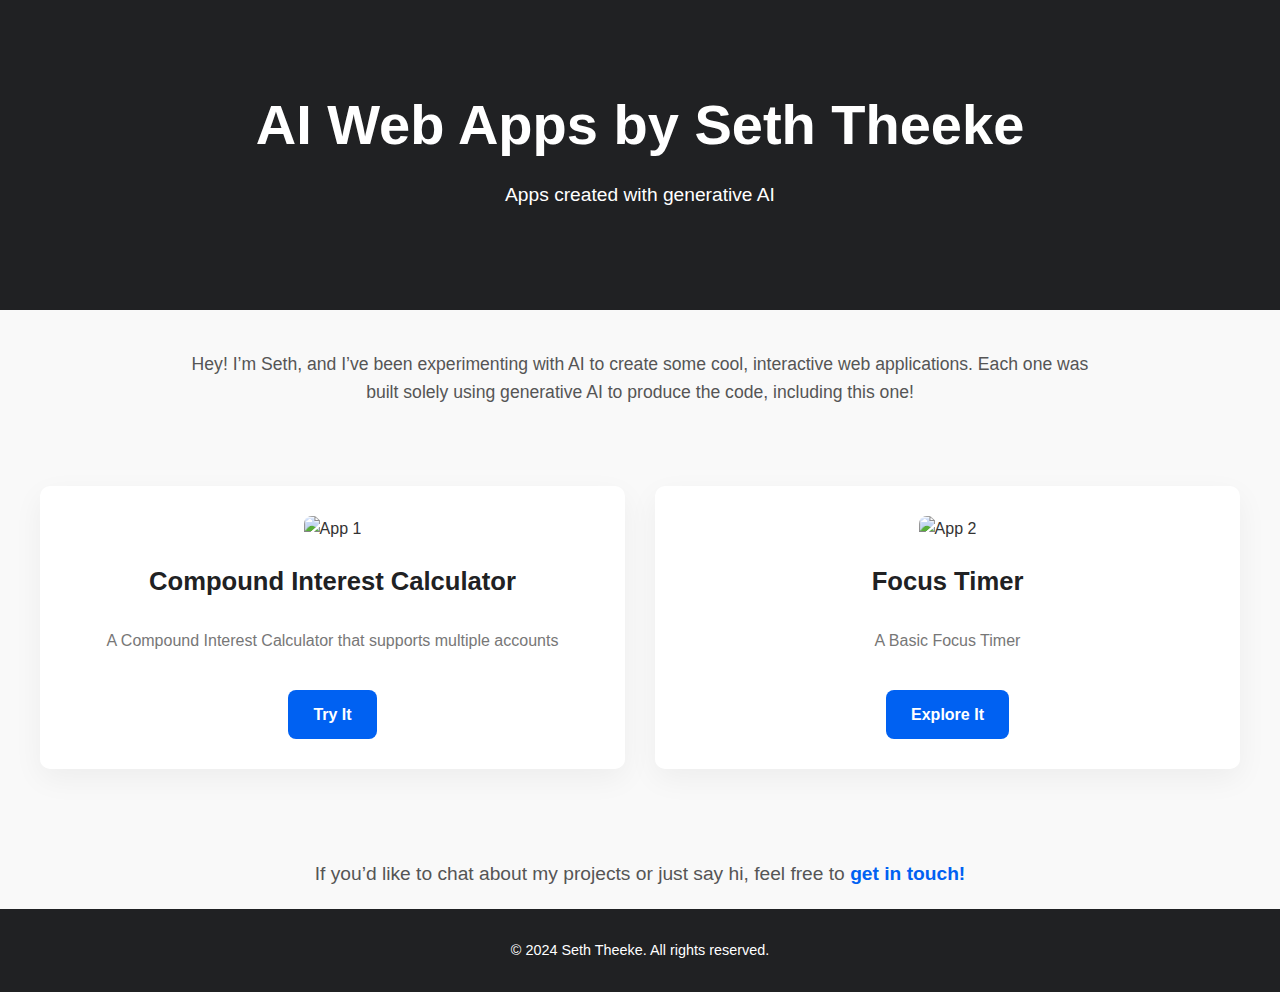
==== index.html @ 2e67a66b "compound interest and focus timer" ====
<!DOCTYPE html>
<html lang="en">
<head>
    <meta charset="UTF-8">
    <meta name="viewport" content="width=device-width, initial-scale=1.0">
    <meta http-equiv="X-UA-Compatible" content="ie=edge">
    <title>Apps Created with AI</title>
    <link rel="stylesheet" href="styles.css">
    <style>
        body {
            font-family: 'Arial', sans-serif;
            margin: 0;
            padding: 0;
            background-color: #f9f9f9;
            color: #333;
            line-height: 1.6;
        }

        header {
            background-color: #202123;
            color: white;
            padding: 80px 0;
            text-align: center;
        }

        header h1 {
            font-size: 3.5em;
            margin: 0;
        }

        header p {
            font-size: 1.2em;
            margin-top: 10px;
        }

        .intro {
            max-width: 900px;
            margin: 40px auto;
            text-align: center;
            font-size: 1.1em;
            color: #555;
            padding: 0 20px;
        }

        .main-content {
            display: grid;
            grid-template-columns: repeat(auto-fit, minmax(280px, 1fr));
            gap: 30px;
            padding: 40px 20px;
            max-width: 1200px;
            margin: 0 auto;
        }

        .app-card {
            background-color: white;
            padding: 30px;
            border-radius: 10px;
            box-shadow: 0 10px 30px rgba(0, 0, 0, 0.05);
            text-align: center;
            transition: transform 0.2s ease;
        }

        .app-card:hover {
            transform: translateY(-10px);
        }

        .app-card img {
            width: 100%;
            height: auto;
            border-radius: 8px;
        }

        .app-card h3 {
            margin-top: 20px;
            font-size: 1.6em;
            color: #202123;
        }

        .app-card p {
            color: #777;
            font-size: 1em;
            margin-top: 15px;
        }

        .app-card a {
            display: inline-block;
            margin-top: 20px;
            padding: 12px 25px;
            background-color: #0061F2;
            color: white;
            text-decoration: none;
            border-radius: 8px;
            font-weight: bold;
            transition: background-color 0.3s ease;
        }

        .app-card a:hover {
            background-color: #004bb5;
        }

        footer {
            background-color: #202123;
            color: white;
            text-align: center;
            padding: 30px 20px;
        }

        footer p {
            margin: 0;
            font-size: 0.9em;
        }

        .contact {
            text-align: center;
            margin-top: 50px;
            font-size: 1.2em;
            color: #555;
        }

        .contact a {
            color: #0061F2;
            text-decoration: none;
            font-weight: bold;
        }

        .contact a:hover {
            text-decoration: underline;
        }
    </style>
</head>
<body>

    <header>
        <h1>AI Web Apps by Seth Theeke</h1>
        <p>Apps created with generative AI</p>
    </header>

    <div class="intro">
        <p>Hey! I’m Seth, and I’ve been experimenting with AI to create some cool, interactive web applications. Each one was built solely using generative AI to produce the code, including this one!</p>
    </div>

    <div class="main-content">
        <div class="app-card">
            <img src="app1.jpg" alt="App 1">
            <h3>Compound Interest Calculator</h3>
            <p>A Compound Interest Calculator that supports multiple accounts</p>
            <a href="compound-interest-calculator">Try It</a>
        </div>

        <div class="app-card">
            <img src="app2.jpg" alt="App 2">
            <h3>Focus Timer</h3>
            <p>A Basic Focus Timer</p>
            <a href="focus-timer">Explore It</a>
        </div>
    </div>

    <div class="contact">
        <p>If you’d like to chat about my projects or just say hi, feel free to <a href="mailto:seththeeke@gmail.com">get in touch!</a></p>
    </div>

    <footer>
        <p>&copy; 2024 Seth Theeke. All rights reserved.</p>
    </footer>

</body>
</html>
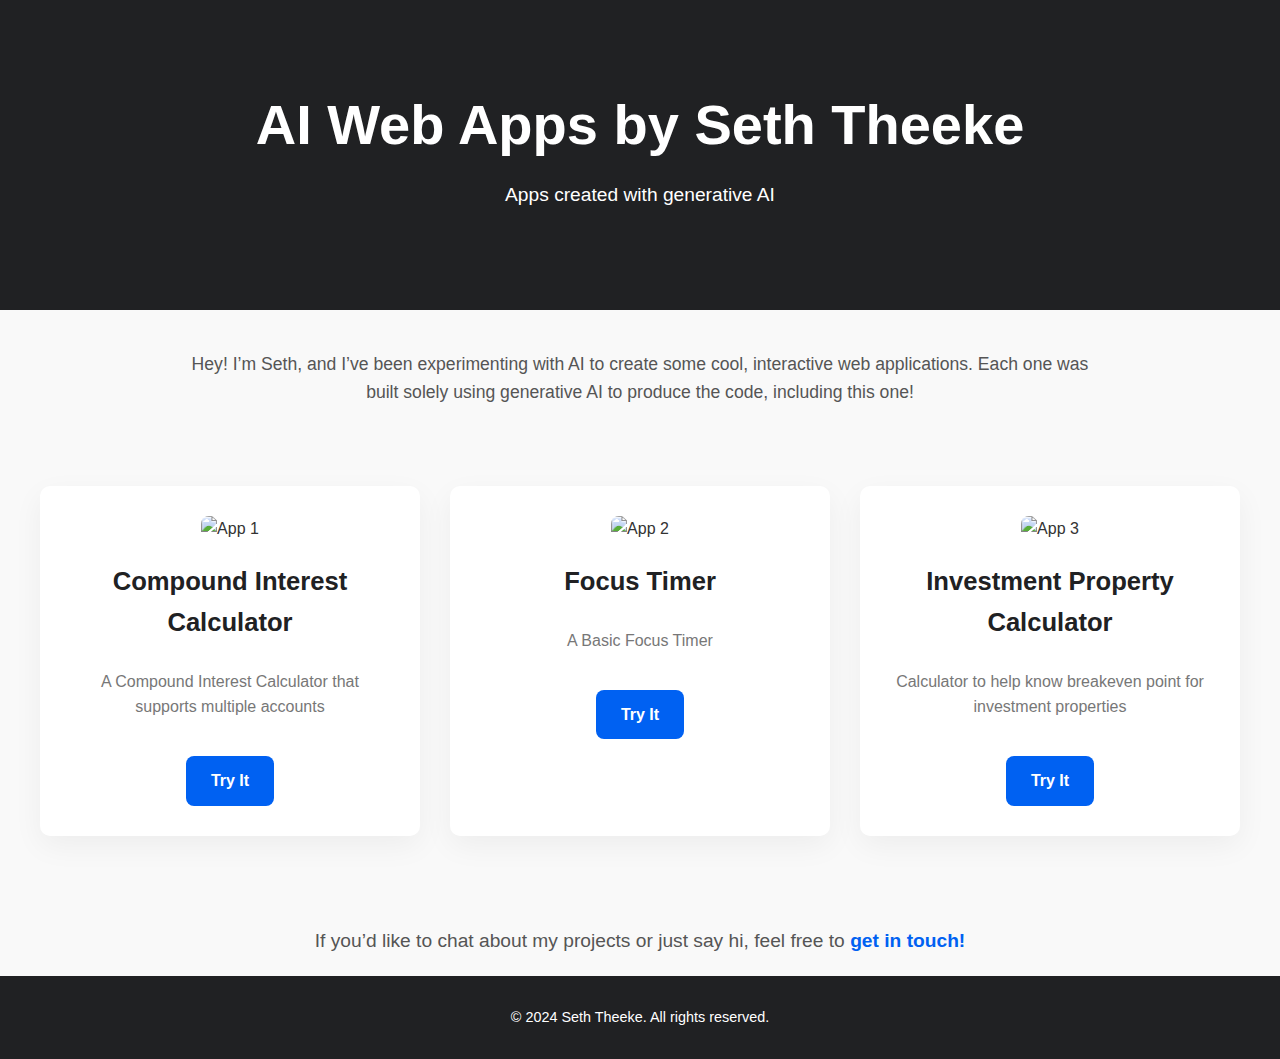
==== commit a4590461: "add investment calculator to home page" ====
--- a/index.html
+++ b/index.html
@@ -151,7 +151,14 @@
             <img src="app2.jpg" alt="App 2">
             <h3>Focus Timer</h3>
             <p>A Basic Focus Timer</p>
-            <a href="focus-timer">Explore It</a>
+            <a href="focus-timer">Try It</a>
+        </div>
+
+        <div class="app-card">
+            <img src="app2.jpg" alt="App 3">
+            <h3>Investment Property Calculator</h3>
+            <p>Calculator to help know breakeven point for investment properties</p>
+            <a href="investment-calculator">Try It</a>
         </div>
     </div>
 
